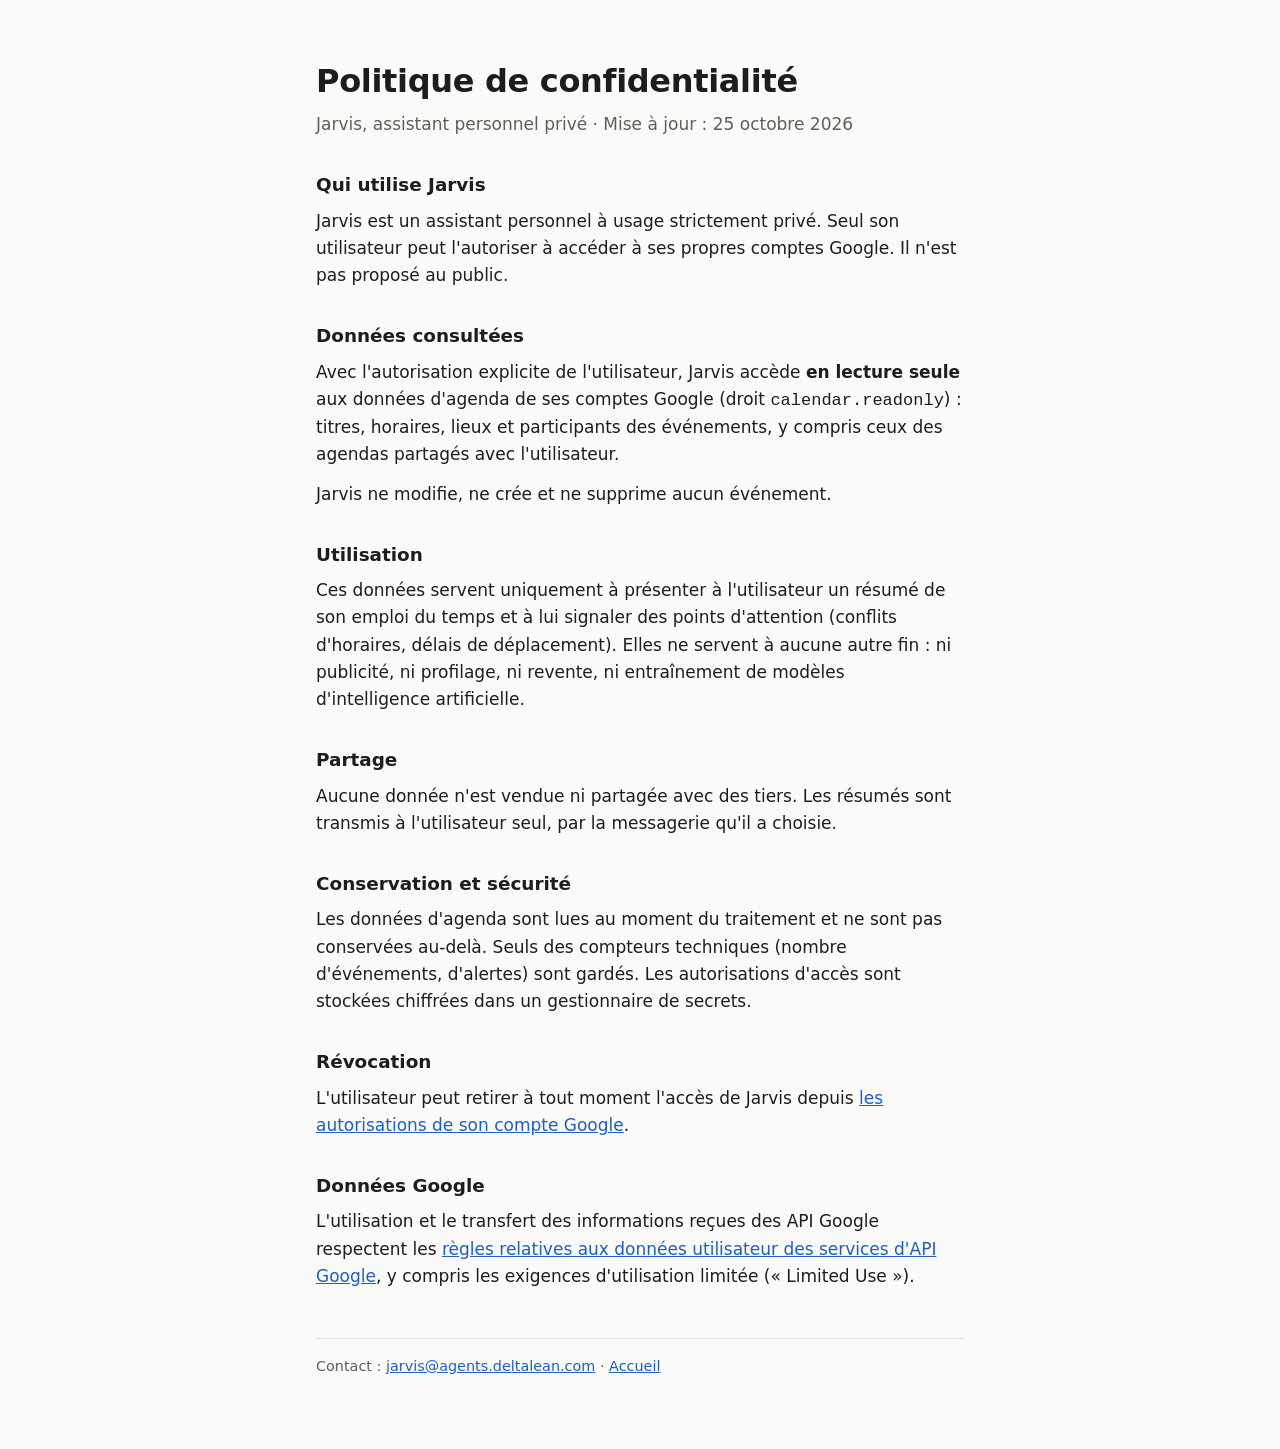
==== confidentialite.html @ 9beb2881 "Pages publiques de l'application OAuth Jarvis : accueil et confidentialité Co-Authored-By: Claude Op" ====
<!doctype html>
<html lang="fr">
<head>
  <meta charset="utf-8">
  <meta name="viewport" content="width=device-width, initial-scale=1">
  <title>Confidentialité de Jarvis</title>
  <meta name="description" content="Politique de confidentialité de Jarvis, assistant personnel privé.">
  <link rel="stylesheet" href="style.css">
</head>
<body>
  <main>
    <h1>Politique de confidentialité</h1>
    <p class="sous-titre">Jarvis, assistant personnel privé · Mise à jour : 25 octobre 2026</p>

    <h2>Qui utilise Jarvis</h2>
    <p>Jarvis est un assistant personnel à usage strictement privé. Seul son utilisateur peut l'autoriser à accéder à
    ses propres comptes Google. Il n'est pas proposé au public.</p>

    <h2>Données consultées</h2>
    <p>Avec l'autorisation explicite de l'utilisateur, Jarvis accède <strong>en lecture seule</strong> aux données
    d'agenda de ses comptes Google (droit <code>calendar.readonly</code>) : titres, horaires, lieux et participants des
    événements, y compris ceux des agendas partagés avec l'utilisateur.</p>
    <p>Jarvis ne modifie, ne crée et ne supprime aucun événement.</p>

    <h2>Utilisation</h2>
    <p>Ces données servent uniquement à présenter à l'utilisateur un résumé de son emploi du temps et à lui signaler
    des points d'attention (conflits d'horaires, délais de déplacement). Elles ne servent à aucune autre fin : ni
    publicité, ni profilage, ni revente, ni entraînement de modèles d'intelligence artificielle.</p>

    <h2>Partage</h2>
    <p>Aucune donnée n'est vendue ni partagée avec des tiers. Les résumés sont transmis à l'utilisateur seul, par la
    messagerie qu'il a choisie.</p>

    <h2>Conservation et sécurité</h2>
    <p>Les données d'agenda sont lues au moment du traitement et ne sont pas conservées au-delà. Seuls des compteurs
    techniques (nombre d'événements, d'alertes) sont gardés. Les autorisations d'accès sont stockées chiffrées dans un
    gestionnaire de secrets.</p>

    <h2>Révocation</h2>
    <p>L'utilisateur peut retirer à tout moment l'accès de Jarvis depuis
    <a href="https://myaccount.google.com/permissions">les autorisations de son compte Google</a>.</p>

    <h2>Données Google</h2>
    <p>L'utilisation et le transfert des informations reçues des API Google respectent les
    <a href="https://developers.google.com/terms/api-services-user-data-policy">règles relatives aux données
    utilisateur des services d'API Google</a>, y compris les exigences d'utilisation limitée (« Limited Use »).</p>

    <footer>Contact : <a href="mailto:jarvis@agents.deltalean.com">jarvis@agents.deltalean.com</a> ·
    <a href="index.html">Accueil</a></footer>
  </main>
</body>
</html>
---- style.css ----
:root {
  --fond: #fafaf8;
  --texte: #1d1d1b;
  --doux: #5f5f5a;
  --lien: #1f5fbf;
  --trait: #e2e2dc;
}
@media (prefers-color-scheme: dark) {
  :root {
    --fond: #161615;
    --texte: #ecece6;
    --doux: #a3a39c;
    --lien: #7fb0ff;
    --trait: #2f2f2c;
  }
}
* { box-sizing: border-box; }
body {
  margin: 0;
  background: var(--fond);
  color: var(--texte);
  font: 17px/1.6 system-ui, -apple-system, "Segoe UI", Roboto, sans-serif;
}
main { max-width: 680px; margin: 0 auto; padding: 56px 16px 72px; }
h1 { font-size: 2rem; margin: 0 0 4px; letter-spacing: -0.01em; }
h2 { font-size: 1.15rem; margin: 32px 0 8px; }
p, li { margin: 0 0 12px; }
.sous-titre { color: var(--doux); margin-bottom: 32px; }
a { color: var(--lien); }
footer { border-top: 1px solid var(--trait); margin-top: 48px; padding-top: 16px; color: var(--doux); font-size: 0.9rem; }
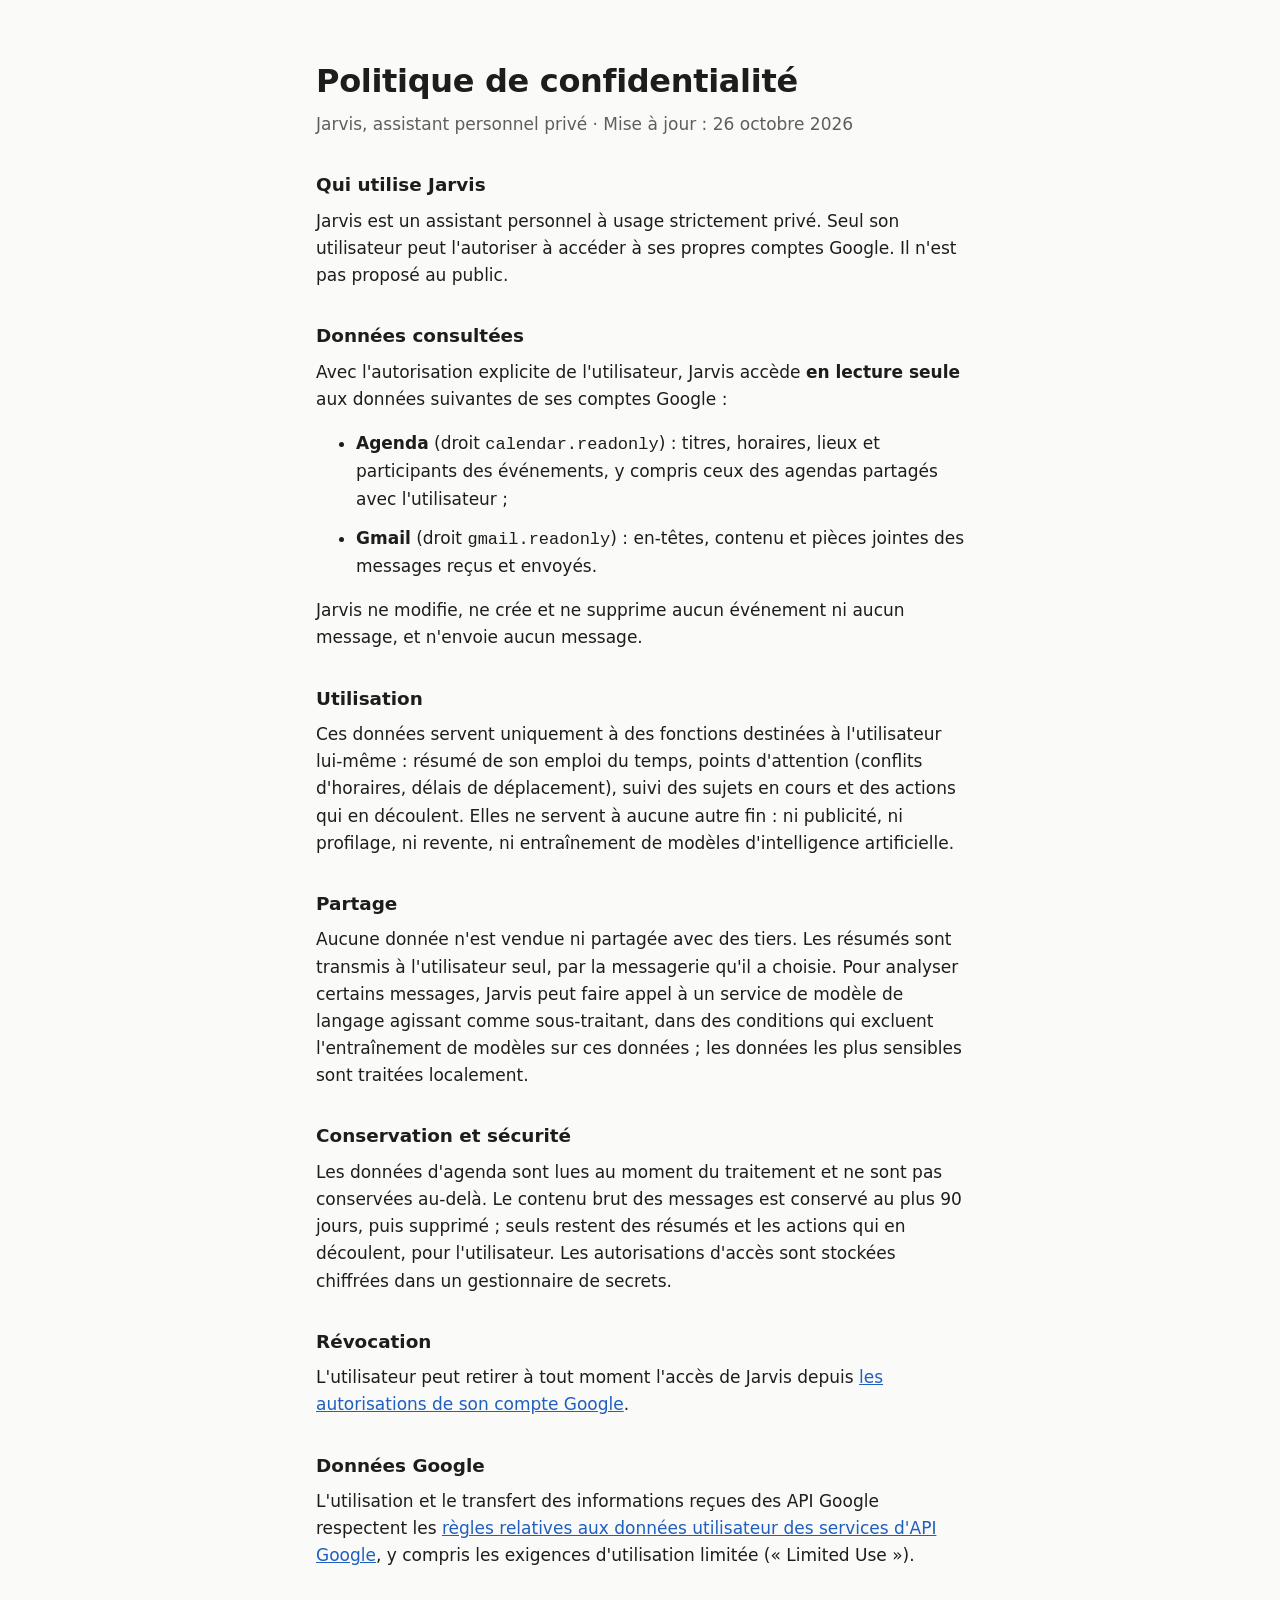
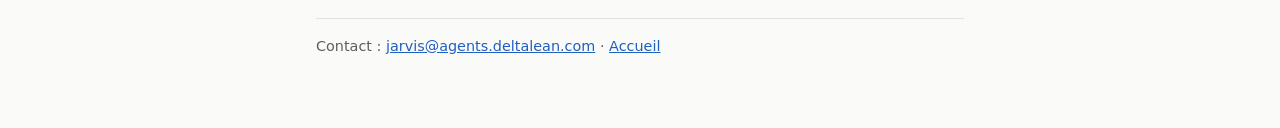
==== commit 81df9433: "Lecture seule des mails (P2a) décrite sur l'accueil et la page de confidentialité Co-Authored-By: Cl" ====
--- a/confidentialite.html
+++ b/confidentialite.html
@@ -10,7 +10,7 @@
 <body>
   <main>
     <h1>Politique de confidentialité</h1>
-    <p class="sous-titre">Jarvis, assistant personnel privé · Mise à jour : 25 octobre 2026</p>
+    <p class="sous-titre">Jarvis, assistant personnel privé · Mise à jour : 26 octobre 2026</p>
 
     <h2>Qui utilise Jarvis</h2>
     <p>Jarvis est un assistant personnel à usage strictement privé. Seul son utilisateur peut l'autoriser à accéder à
@@ -18,23 +18,31 @@
 
     <h2>Données consultées</h2>
     <p>Avec l'autorisation explicite de l'utilisateur, Jarvis accède <strong>en lecture seule</strong> aux données
-    d'agenda de ses comptes Google (droit <code>calendar.readonly</code>) : titres, horaires, lieux et participants des
-    événements, y compris ceux des agendas partagés avec l'utilisateur.</p>
-    <p>Jarvis ne modifie, ne crée et ne supprime aucun événement.</p>
+    suivantes de ses comptes Google :</p>
+    <ul>
+      <li><strong>Agenda</strong> (droit <code>calendar.readonly</code>) : titres, horaires, lieux et participants des
+      événements, y compris ceux des agendas partagés avec l'utilisateur ;</li>
+      <li><strong>Gmail</strong> (droit <code>gmail.readonly</code>) : en-têtes, contenu et pièces jointes des
+      messages reçus et envoyés.</li>
+    </ul>
+    <p>Jarvis ne modifie, ne crée et ne supprime aucun événement ni aucun message, et n'envoie aucun message.</p>
 
     <h2>Utilisation</h2>
-    <p>Ces données servent uniquement à présenter à l'utilisateur un résumé de son emploi du temps et à lui signaler
-    des points d'attention (conflits d'horaires, délais de déplacement). Elles ne servent à aucune autre fin : ni
-    publicité, ni profilage, ni revente, ni entraînement de modèles d'intelligence artificielle.</p>
+    <p>Ces données servent uniquement à des fonctions destinées à l'utilisateur lui-même : résumé de son emploi du
+    temps, points d'attention (conflits d'horaires, délais de déplacement), suivi des sujets en cours et des actions
+    qui en découlent. Elles ne servent à aucune autre fin : ni publicité, ni profilage, ni revente, ni entraînement de
+    modèles d'intelligence artificielle.</p>
 
     <h2>Partage</h2>
     <p>Aucune donnée n'est vendue ni partagée avec des tiers. Les résumés sont transmis à l'utilisateur seul, par la
-    messagerie qu'il a choisie.</p>
+    messagerie qu'il a choisie. Pour analyser certains messages, Jarvis peut faire appel à un service de modèle de
+    langage agissant comme sous-traitant, dans des conditions qui excluent l'entraînement de modèles sur ces données ;
+    les données les plus sensibles sont traitées localement.</p>
 
     <h2>Conservation et sécurité</h2>
-    <p>Les données d'agenda sont lues au moment du traitement et ne sont pas conservées au-delà. Seuls des compteurs
-    techniques (nombre d'événements, d'alertes) sont gardés. Les autorisations d'accès sont stockées chiffrées dans un
-    gestionnaire de secrets.</p>
+    <p>Les données d'agenda sont lues au moment du traitement et ne sont pas conservées au-delà. Le contenu brut des
+    messages est conservé au plus 90 jours, puis supprimé ; seuls restent des résumés et les actions qui en découlent,
+    pour l'utilisateur. Les autorisations d'accès sont stockées chiffrées dans un gestionnaire de secrets.</p>
 
     <h2>Révocation</h2>
     <p>L'utilisateur peut retirer à tout moment l'accès de Jarvis depuis
